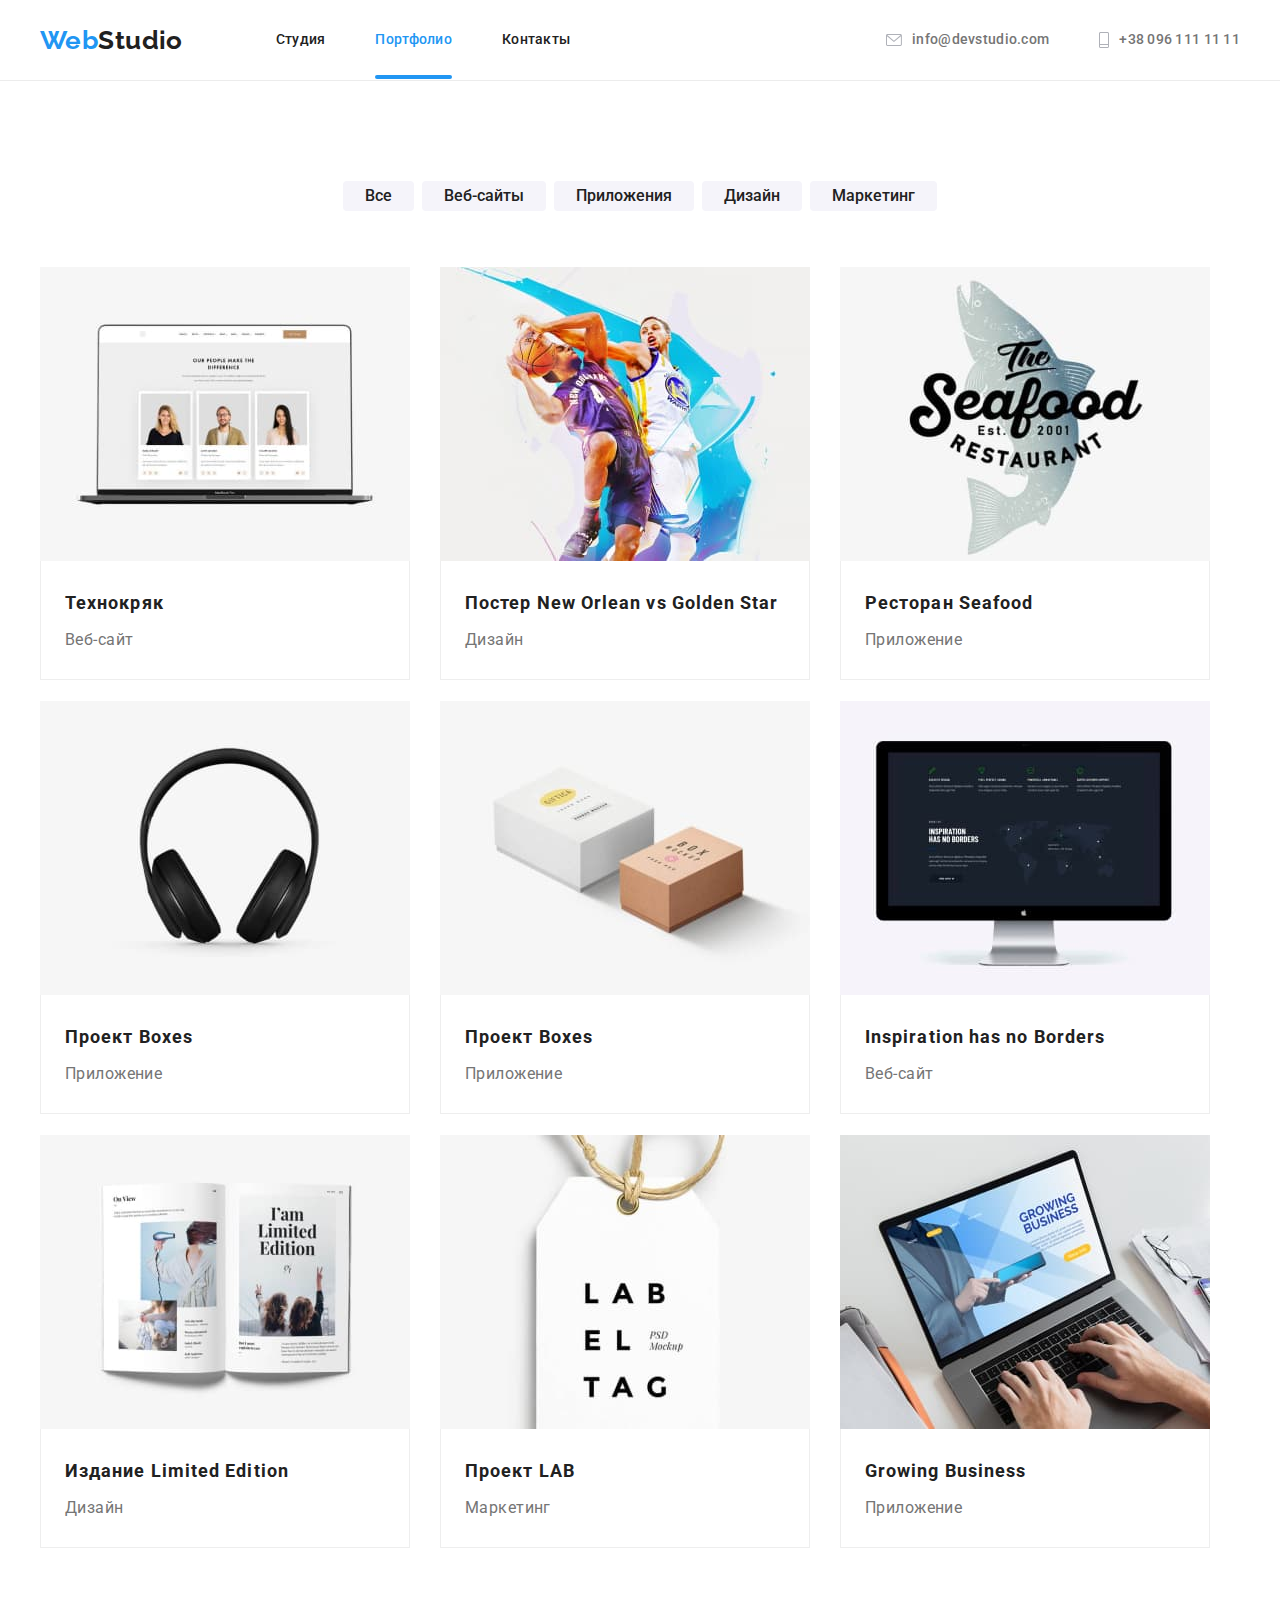
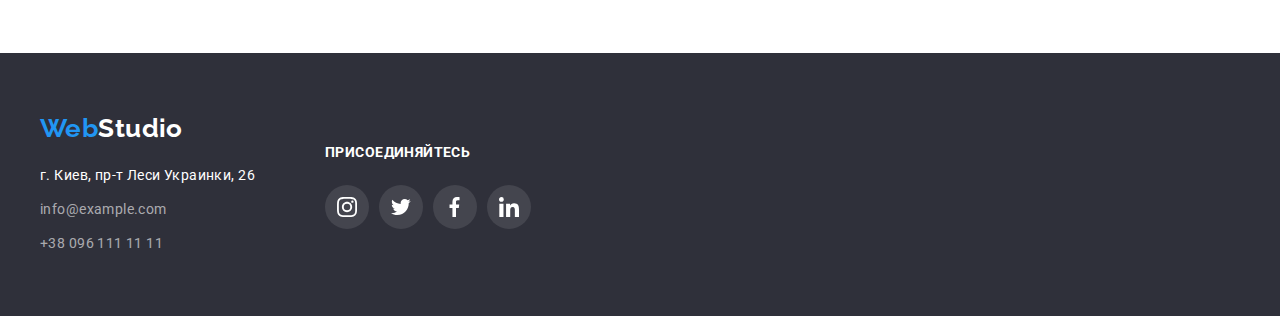
==== portfolio.html @ 6c83ff63 "Добавляет файлы" ====
<!DOCTYPE html>
<html lang="ru">

<head>
    <meta charset="UTF-8">
    <meta name="viewport" content="width=device-width, initial-scale=1.0">
    <title lang="en">Web Studio</title>
    <link rel="preconnect" href="https://fonts.gstatic.com">
    <link
        href="https://fonts.googleapis.com/css2?family=Raleway:wght@700&family=Roboto:wght@400;500;700;900&display=swap"
        rel="stylesheet">

    <link rel="stylesheet"
        href="https://cdnjs.cloudflare.com/ajax/libs/modern-normalize/1.0.0/modern-normalize.min.css">
    <link rel="stylesheet" href="./css/styles.css">
</head>

<body>
    <header class="header">
        <div class="container do-flex">
            <nav class="site-nav do-flex">
                <a href="./" lang="en" class="logo"><span class="logo-web">Web</span>Studio</a>
                <ul>
                    <li class="nav-item"><a href="./index.html" class="link">Студия</a></li>
                    <li class="nav-item"><a href="./portfolio.html" class="link current">Портфолио</a></li>
                    <li class="nav-item"><a href="" class="link">Контакты</a></li>
                </ul>
            </nav>
            <address class="site-nav">
                <ul class="contact-list">
                    <li class="address-item">
                        <a href="mailto:info@devstudio.com" class="address">
                            <div class="svg-cont do-flex">
                                <svg class="svg-icon" width="16px" height="12px">
                                    <use href="./images/main-opt.svg#icon-envelope"> </use>
                                </svg>
                            </div>
                            info@devstudio.com
                        </a>
                    </li>
                    <li class="address-item">
                        <a href="tel:+380961111111" class="address">
                            <div class="svg-cont do-flex">
                                <svg class="svg-icon" width="10px" height="16px">
                                    <use href="./images/main-opt.svg#icon-tel"> </use>
                                </svg>
                            </div>
                            +38 096 111 11 11
                        </a>
                    </li>
                </ul>
            </address>
        </div>
    </header>
<main>
<section class="portfolio">
    <div class="filter-block">
    <h1 class="none-display">Портфолио</h1>
    <ul class="filter filtr-flex">
        <li>
            <button type="button" class="filter-button">
             Все
             </button>
        </li>
        <li>
            <button type="button" class="filter-button">
             Веб-сайты
             </button>
        </li>
        <li>
            <button type="button" class="filter-button">
             Приложения
             </button>
        </li>
        <li>
            <button type="button" class="filter-button">
             Дизайн
             </button>
        </li>
        <li>
            <button type="button" class="filter-button">
             Маркетинг
             </button>
        </li>
    </ul>
    </div>
    <div class="projects-block container">
    <ul class="projects">
        <li class="project-item">
        <a href="" class="item-link">
                <div class="photo-block">
                <img src="./images/portfolio-1.jpg" alt="Ноутбук с открытым веб-сайтом" width="370" height="294">
                <div class="hidden-block">
                   <p> Технокряк это современная площадка распространения коронавируса.
                    Компании используют эту платформу для цифрового
                    шпионажа и атак на защищённые сервера конкурентов.
                    </p>            
                </div>
                </div>
                    <div class="company-filter">
                    <h2 class="item-link company">Технокряк</h2>
                    <p class="item-link filter">Веб-сайт</p>
                    </div>
                     
            </a>
        </li>
        <li class="project-item">
            <a href="" class="item-link">
                <div class="photo-block">
                    <img src="./images/portfolio-2.jpg" alt="Ноутбук с открытым веб-сайтом" width="370" height="294">
                    <div class="hidden-block">
                        <p> Технокряк это современная площадка распространения коронавируса.
                            Компании используют эту платформу для цифрового
                            шпионажа и атак на защищённые сервера конкурентов.
                        </p>
                    </div>
                </div>
                <div class="company-filter">
                    <h2 class="item-link company">Постер New Orlean vs Golden Star</h2>
                    <p class="item-link filter">Дизайн</p>
                </div>    
            </a>
        </li>
        <li class="project-item">
            <a href="" class="item-link">
                <div class="photo-block">
                    <img src="./images/portfolio-3.jpg" alt="Ноутбук с открытым веб-сайтом" width="370" height="294">
                    <div class="hidden-block">
                        <p> Технокряк это современная площадка распространения коронавируса.
                            Компании используют эту платформу для цифрового
                            шпионажа и атак на защищённые сервера конкурентов.
                        </p>
                    </div>
                </div>
                <div class="company-filter">
                    <h2 class="item-link company">Ресторан Seafood</h2>
                    <p  class="item-link filter">Приложение</p>
                </div>    
            </a>
        </li>
        <li class="project-item">
            <a href="" class="item-link">
                <div class="photo-block">
                    <img src="./images/portfolio-4.jpg" alt="Ноутбук с открытым веб-сайтом" width="370" height="294">
                    <div class="hidden-block">
                        <p> Технокряк это современная площадка распространения коронавируса.
                            Компании используют эту платформу для цифрового
                            шпионажа и атак на защищённые сервера конкурентов.
                        </p>
                    </div>
                </div>
                <div class="company-filter">
                    <h2 class="item-link company">Проект Boxes</h2>
                    <p class="item-link filter">Приложение</p>
                </div>
            </a>
        </li>
        <li class="project-item">
            <a href="" class="item-link">
                <div class="photo-block">
                    <img src="./images/portfolio-5.jpg" alt="Ноутбук с открытым веб-сайтом" width="370" height="294">
                    <div class="hidden-block">
                        <p> Технокряк это современная площадка распространения коронавируса.
                            Компании используют эту платформу для цифрового
                            шпионажа и атак на защищённые сервера конкурентов.
                        </p>
                    </div>
                </div>
                <div class="company-filter">
                    <h2 class="item-link company">Проект Boxes</h2>
                    <p class="item-link filter">Приложение</p>
                </div>    
            </a>
        </li>
        <li class="project-item">
            <a href="" class="item-link">
                <div class="photo-block">
                    <img src="./images/portfolio-6.jpg" alt="Ноутбук с открытым веб-сайтом" width="370" height="294">
                    <div class="hidden-block">
                        <p> Технокряк это современная площадка распространения коронавируса.
                            Компании используют эту платформу для цифрового
                            шпионажа и атак на защищённые сервера конкурентов.
                        </p>
                    </div>
                </div>
                <div class="company-filter">
                    <h2 class="item-link company">Inspiration has no Borders</h2>
                    <p class="item-link filter">Веб-сайт</p>
                </div>    
            </a>
        </li>
        <li class="project-item">
            <a href="" class="item-link">
                <div class="photo-block">
                    <img src="./images/portfolio-7.jpg" alt="Ноутбук с открытым веб-сайтом" width="370" height="294">
                    <div class="hidden-block">
                        <p> Технокряк это современная площадка распространения коронавируса.
                            Компании используют эту платформу для цифрового
                            шпионажа и атак на защищённые сервера конкурентов.
                        </p>
                    </div>
                </div>
                <div class="company-filter">
                    <h2 class="item-link company">Издание Limited Edition</h2>
                    <p class="item-link filter">Дизайн</p>
                </div>    
            </a>
        </li>
        <li class="project-item">
            <a href=""  class="item-link">
                <div class="photo-block">
                    <img src="./images/portfolio-8.jpg" alt="Ноутбук с открытым веб-сайтом" width="370" height="294">
                    <div class="hidden-block">
                        <p> Технокряк это современная площадка распространения коронавируса.
                            Компании используют эту платформу для цифрового
                            шпионажа и атак на защищённые сервера конкурентов.
                        </p>
                    </div>
                </div>
                <div class="company-filter">
                    <h2 class="item-link company">Проект LAB</h2>
                    <p class="item-link filter">Маркетинг</p>
                </div>    
            </a>
        </li>
        <li class="project-item">
            <a href="" class="item-link">
                <div class="photo-block">
                    <img src="./images/portfolio-9.jpg" alt="Ноутбук с открытым веб-сайтом" width="370" height="294">
                    <div class="hidden-block">
                        <p> Технокряк это современная площадка распространения коронавируса.
                            Компании используют эту платформу для цифрового
                            шпионажа и атак на защищённые сервера конкурентов.
                        </p>
                    </div>
                </div>
                <div class="company-filter">
                    <h2 class="item-link company">Growing Business</h2>
                    <p class="item-link filter">Приложение</p>
                </div>    
            </a>
        </li>
    </ul>
    </div>
</section>
</main>
    

        <footer class="footer">
            <div class="container footer-flex">
                <div class="address-cont">
                    <a href="./" lang="en" class="logo"><span class="logo-web">Web</span>Studio</a>
                    <address class="address">г. Киев, пр-т Леси Украинки, 26</address>
                    <ul class="footer-contacts">
                        <li class="mrg"><a href="mailto:info@example.com" class="link">info@example.com</a></li>
                        <li><a href="tel:+380961111111" class="link">+38 096 111 11 11</a></li>
                    </ul>
                </div>
                <div>
                    <strong>присоединяйтесь</strong>
                    <ul class="ft-socials-list do-flex">
                        <li class="social-footer-item">
                            <a href="" class="social-link">
                                <div class="socials-footer do-flex">
                                    <svg class="icon-socials-footer" width="20" height="20">
                                        <use href="./images/main-opt.svg#icon-instagram"> </use>
                                    </svg>
                                </div>
                            </a>
                        </li>
        
                        <li class="social-footer-item">
                            <a href="" class="social-link">
                                <div class="socials-footer do-flex">
                                    <svg class="icon-socials-footer" width="20" height="20">
                                        <use href="./images/main-opt.svg#icon-twitter"> </use>
                                    </svg>
                                </div>
                            </a>
                        </li>
        
                        <li class="social-footer-item">
                            <a href="" class="social-link">
                                <div class="socials-footer do-flex">
                                    <svg class="icon-socials-footer" width="20" height="20">
                                        <use href="./images/main-opt.svg#icon-fb"> </use>
                                    </svg>
                                </div>
                            </a>
                        </li>
        
                        <li class="social-footer-item">
                            <a href="" class="social-link">
                                <div class="socials-footer do-flex">
                                    <svg class="icon-socials-footer" width="20" height="20">
                                        <use href="./images/main-opt.svg#icon-linkedin"> </use>
                                    </svg>
                                </div>
                            </a>
                        </li>
                    </ul>
                </div>
            </div>
        </footer>
    </body>
    
    </html>
---- css/styles.css ----
/*
Цветовая палитра:
черный цвет текста #212121
серый цвет текста #757575
белый цвет текста #FFFFFF
голубой цвет #2196F3
цвет фона #F5F4FA
цвет svg #afb1b8
*/

:root {
  --primary-text-color: #212121;
  --secondary-text-color: #757575;
  --accent-color: #2196f3;
  --second-accent-color: #ffffff;
  --background-color: #ffffff;
  --fotter-link-color: rgba(255, 255, 255, 0.6);
  --secondary-background-color: #2f303a;
  --third-background-color: #f5f4fa;
  --footer-socials-color: rgba(255, 255, 255, 0.1);
  --icon-color: #afb1b8;
  --cubik: cubic-bezier(0.4, 0, 0.2, 1);
  --trans-dur: 250ms;
  --wedo-color: rgba(47, 48, 58, 0.8);
  --hidden-bg-color: rgba(33, 150, 243, 0.9);
  --modal-bg-color: rgba(0, 0, 0, 0.2);
}

/*Убираем точки у элементов списка  */
ul {
  list-style: none;
  padding: 0;
  margin: 0;
}
h1,
h2,
h3,
h4,
p {
  margin: 0;
  padding: 0;
}
/* Меняем цвет бекграунда и текста */
body {
  background-color: var(--background-color);
  color: var(--primary-text-color);
  font-family: Roboto, sans-serif;
  font-size: 14px;
  line-height: 1.71;
  letter-spacing: 0.03em;
}

.header {
  /* padding-top: 32px;
  padding-bottom: 32px; */
  border-bottom: 1px solid #ececec;
}

.do-flex {
  display: flex;
}

.site-nav ul {
  display: flex;
}

.site-nav .address-item:not(:last-child),
.site-nav .nav-item:not(:last-child) {
  margin-right: 50px;
}

.address-item .address {
  display: flex;
  align-items: center;

  transition-property: color;
  transition-duration: var(--trans-dur);
  transition-timing-function: var(--cubik);
}

.svg-cont {
  margin-right: 10px;
}

.contact-list {
  align-items: center;
}

.svg-princ {
  margin-bottom: 30px;
  width: 270px;
  height: 120px;
  background-color: var(--third-background-color);
}

.site-nav .nav-item .link,
.site-nav .address {
  padding-top: 32px;
  padding-bottom: 32px;
}

.site-nav.do-flex,
.container.do-flex {
  align-items: center;
  justify-content: space-between;
}

.site-nav.do-flex ul {
  margin-left: 93px;
}

.clients h2,
.team h2,
.wedo h2 {
  font-weight: 700;
  font-size: 36px;
  line-height: 1.16;
  text-align: center;
  letter-spacing: 0.03em;
}
/* меняем шрифт h3 принципов */
.principles h3,
strong {
  font-weight: 700;
  font-size: 14px;
  line-height: 1.14;
  text-transform: uppercase;
}

strong {
  color: var(--second-accent-color);
}

/* меняем шрифт h3 команды */

.team h3 {
  font-weight: 500;
  font-size: 16px;
  line-height: 1.19;
  text-align: center;
  margin-bottom: 10px;
}

/* Меняем секондари текст */
.team .secondary-text {
  font-size: 16px;
  line-height: 1.19;
  text-align: center;
}

/* Красим часть Лого */
.logo-web {
  color: var(--accent-color);
}

/* Шрифт лого */
.logo {
  /* margin-top: 25px; */

  font-family: Raleway, sans-serif;
  font-weight: 700;
  font-size: 26px;
  line-height: 1.19;
}
/*  */

/* Меняем цвет ссылок*/
.site-nav .link,
.filter .filter-button,
.item-link,
.logo {
  color: var(--primary-text-color);
  text-decoration: none;
}

/* Меняем шрифт в навигации */
.site-nav .link,
.site-nav .address {
  font-style: normal;
  font-weight: 500;
  font-size: 14px;
  line-height: 1.14;
  letter-spacing: 0.02em;
  text-decoration: none;
}

.svg-center {
  justify-content: center;
  align-items: center;
}

.svg-icon {
  fill: var(--icon-color);

  transition-property: fill;
  transition-timing-function: var(--cubik);
  transition-duration: var(--trans-dur);
}

.site-nav .address:hover .svg-icon,
.site-nav .address:focus .svg-icon {
  fill: var(--accent-color);
}

.site-nav .link {
  transition-timing-function: var(--cubik);
  transition-duration: var(--trans-dur);
}
.footer .link {
  transition-property: color;
  transition-timing-function: var(--cubik);
  transition-duration: var(--trans-dur);
}

.site-nav .link:focus,
.site-nav .link:hover,
.site-nav .address:hover,
.site-nav .address:focus,
.footer .link:hover,
.footer .link:focus {
  outline: none;
  color: var(--accent-color);
}

/* Цвет ссылки на текущей странице */

.site-nav .current {
  color: var(--accent-color);
  position: relative;
}

.site-nav .link.current::after {
  content: '';
  position: absolute;
  background-color: var(--accent-color);
  width: 100%;
  height: 4px;
  border-radius: 2px;
  bottom: 0;
  left: 0;
}

/* меняем цвет кнопок фильтра */

.filter-button {
  padding: 6px 22px;
  background-color: var(--third-background-color);
  border-radius: 4px;
  border: transparent;
  font-weight: 500;
  font-size: 16px;
  line-height: 1, 62;
  text-align: center;

  transition-property: background-color, color, box-shadow;
  transition-duration: var(--trans-dur);
  transition-timing-function: var(--cubik);
}

.filter .filter-button:hover,
.filter .filter-button:focus {
  outline: none;
  color: var(--second-accent-color);
  background-color: var(--accent-color);
  box-shadow: 0px 3px 1px rgba(0, 0, 0, 0.1), 0px 1px 2px rgba(0, 0, 0, 0.08),
    0px 2px 2px rgba(0, 0, 0, 0.12);
}
.hero .button {
  max-width: 250px;
  max-height: 50px;
  outline: none;
  color: var(--second-accent-color);
  background-color: var(--accent-color);
  border-color: transparent;
}

/* Делаем кнопку */
.button {
  font-weight: bold;
  font-size: 16px;
  line-height: 1.87;
  letter-spacing: 0.06em;
  text-align: center;
  padding: 10px 32px;
  min-width: 200px;
  box-shadow: 0px 4px 4px rgba(0, 0, 0, 0.15);
  border-radius: 4px;
}

/* Меняем шрифт героя */

.hero {
  display: flex;
  flex-direction: column;
  align-items: center;
  justify-content: center;
  text-align: center;
  max-width: 1600px;
  height: 600px;
  margin: 0 auto;
  background-color: var(--secondary-background-color);
  background-image: linear-gradient(
      rgba(47, 48, 58, 0.4),
      rgba(47, 48, 58, 0.4)
    ),
    url(../images/Img.jpg);
}

.hero-title {
  margin-top: 0;
  margin-bottom: 30px;
  color: var(--second-accent-color);
  font-weight: 900;
  font-size: 44px;
  line-height: 1.36;
  text-align: center;
  letter-spacing: 0.06em;
  text-transform: uppercase;
}

/* Меняем цвет текста в абзацах и почты и телефона*/
.secondary-text,
.site-nav .address {
  color: var(--secondary-text-color);
}

/* Меняем цвет текста ссылок в подвале*/

.footer .link {
  color: var(--fotter-link-color);
  text-decoration: none;
}

.footer .address {
  color: var(--second-accent-color);
  font-size: 14px;
  line-height: 1.71;
  font-style: normal;
}

.footer .logo {
  color: var(--second-accent-color);
}

/* Меняем бекграунд героя и футера  */
.footer {
  background-color: var(--secondary-background-color);
}

.company {
  font-weight: 700;
  font-size: 18px;
  line-height: 2;
  letter-spacing: 0.06em;
}

.filter {
  color: var(--secondary-text-color);
  font-size: 16px;
  line-height: 1.87;
}

.container {
  width: 1230px;
  margin-left: auto;
  margin-right: auto;
  padding-left: 15px;
  padding-right: 15px;
}

.none-display {
  display: none;
}

.principles {
  padding-top: 94px;
  padding-bottom: 94px;
}

.socials {
  width: 44px;
  height: 44px;
  border-radius: 50%;
  justify-content: center;
  align-items: center;
}

.socials-footer {
  width: 44px;
  height: 44px;
  border-radius: 50%;
  background-color: var(--footer-socials-color);
  justify-content: center;
  align-items: center;

  transition-property: background-color;
  transition-duration: var(--trans-dur);
  transition-timing-function: var(--cubik);
}

.ft-socials-list {
  margin-top: 20px;
}

.social-footer-item:not(:last-child) {
  margin-right: 10px;
}

.social-link:focus {
  outline: none;
}

.social-link:focus .socials-footer,
.social-link:hover .socials-footer,
.social-link:focus .socials,
.socials:hover {
  background-color: var(--accent-color);
}

.socials {
  transition-property: background-color;
  transition-duration: var(--trans-dur);
}

.icon-socials {
  fill: var(--icon-color);
  transition-property: fill;
  transition-duration: var(--trans-dur);
}

.social-link:focus .icon-socials,
.socials:hover .icon-socials {
  fill: var(--second-accent-color);
}

.icon-socials-footer {
  fill: var(--second-accent-color);
  transition-property: fill;
  transition-duration: var(--trans-dur);
}
.socials-list {
  padding: 0;
  margin-top: 16px;
  margin-left: 32px;
  margin-right: 32px;
  margin-bottom: 30px;
  justify-content: space-around;
}

/* .principles-list .item::before {
  content: '';
  display: block;
  background-color: var(--third-background-color);
  height: 120px;
  margin-bottom: 30px;
  background-repeat: no-repeat;
  background-position: center;
} */

/* .icon-antenna::before {
  background-image: url(..//images/antenna.svg);
}

.icon-clock::before {
  background-image: url(../images/clock.svg);
}
.icon-diagram::before {
  background-image: url(../images/diagram.svg);
}
.icon-astronaut::before {
  background-image: url(../images/astronaut.svg);
} */
.principles-list h3 {
  margin-bottom: 10px;
}

.principles-list {
  display: flex;
}

.principles-list .item {
  width: 270px;
}

.principles-list .item:not(:last-child) {
  margin-right: 30px;
}

.wedo {
  padding-bottom: 94px;
}

.wedo li {
  position: relative;
}

.wedo-sub {
  display: flex;
  position: absolute;
  justify-content: center;
  align-items: center;
  background-color: var(--wedo-color);
  text-transform: uppercase;
  color: var(--second-accent-color);
  font-size: 14px;
  line-height: 1.14;
  font-weight: 700;
  width: 100%;
  height: 70px;
  bottom: 0%;
}

.wedo-title {
  margin-bottom: 50px;
}

.wedo img {
  display: block;
}

.wedo-list {
  display: flex;
  justify-content: space-between;
}

.team {
  background-color: var(--third-background-color);
  padding-top: 94px;
  padding-bottom: 94px;
}

.team h2 {
  margin-bottom: 50px;
}

.team img {
  display: block;
  margin-bottom: 30px;
}

.team-list {
  display: flex;
  justify-content: space-between;
}

.member {
  width: 270px;
  height: 428px;
  background-color: var(--background-color);
  box-shadow: 0px 1px 3px rgba(0, 0, 0, 0.12), 0px 1px 1px rgba(0, 0, 0, 0.14),
    0px 2px 1px rgba(0, 0, 0, 0.2);
  border-radius: 0px 0px 4px 4px;
}

.clients {
  background-color: var(--background-color);
  padding-top: 94px;
  padding-bottom: 94px;
}

.company-cont {
  width: 170px;
  height: 90px;
  border: 1px solid #afb1b8;
  border-radius: 4px;
  justify-content: center;
  align-items: center;

  transition-property: border;
  transition-duration: var(--trans-dur);
  transition-timing-function: var(--cubik);
}

.company-list {
  margin-top: 50px;
  display: flex;
  justify-content: space-between;
}

.company-link:focus .company-cont,
.company-cont:hover {
  border-color: var(--accent-color);
}

.icon-company {
  fill: var(--icon-color);

  transition-property: fill;
  transition-duration: var(--trans-dur);
  transition-timing-function: var(--cubik);
}

.company-link:focus .icon-company {
  fill: var(--accent-color);
}

.company-link:focus,
.company-cont:hover .icon-company {
  outline: none;
  fill: var(--accent-color);
}

.footer {
  padding-top: 60px;
  padding-bottom: 60px;
}

.footer-flex {
  display: flex;
  align-items: center;
}

.footer .logo {
  display: inline-block;
  margin-bottom: 20px;
}

.footer .address {
  margin-bottom: 10px;
}

.footer-contacts > li:not(:last-child) {
  margin-bottom: 10px;
}

.address-cont {
  margin-right: 70px;
}

/* Страница портфолио */
.portfolio {
  padding-top: 100px;
  padding-bottom: 114px;
}

.filter-block {
  margin-bottom: 56px;
}

.filter.filtr-flex {
  display: flex;
  justify-content: center;
}

.filter.filtr-flex li:not(:last-child) {
  margin-right: 8px;
}

.projects {
  display: flex;
  flex-wrap: wrap;
}

.projects img {
  display: block;
}

.projects H2 {
  margin-bottom: 4px;
}

.project-item:not(:last-child) {
  margin-right: 30px;
}

.project-item:nth-child(3n) {
  margin-right: 0;
}

.project-item:nth-last-child(-n + 3) {
  margin-bottom: 0;
}

.project-item {
  margin-bottom: 30px;
  width: 370px;
  height: 404px;
}

.company-filter {
  padding: 24px;
  border: 1px solid #eeeeee;
  border-top: none;
}
.project-item .item-link {
  display: block;
  transition-property: box-shadow;
  transition-timing-function: var(--cubik);
  transition-duration: var(--trans-dur);
}

.project-item > .item-link:hover,
.project-item > .item-link:focus {
  outline: none;
  box-shadow: 0px 1px 1px rgba(0, 0, 0, 0.12), 0px 4px 4px rgba(0, 0, 0, 0.06),
    1px 4px 6px rgba(0, 0, 0, 0.16);
}

.photo-block p {
  position: absolute;
  margin: 63px 24px;
  font-size: 18px;
  line-height: 1.56;
  letter-spacing: 0.03em;
  color: var(--second-accent-color);
}

.photo-block {
  position: relative;
  overflow: hidden;
}

.hidden-block {
  position: absolute;
  background-color: var(--hidden-bg-color);
  width: 100%;
  height: 295px;
  top: 0;
  left: 0;

  transform: translateY(100%);
  transition: transform 250ms var(--cubik);
}

.project-item .item-link:focus .hidden-block,
.project-item .item-link:hover .hidden-block {
  transform: translateY(0);
}

/* Модальное окно */
.backdrop {
  position: fixed;
  top: 0;
  left: 0;
  width: 100%;
  height: 100%;
  background-color: var(--modal-bg-color);

  opacity: 1;
  transition: opacity var(--trans-dur) var(--cubik);
}

.backdrop.is-hidden {
  opacity: 0;
  pointer-events: none;
}

.backdrop.is-hidden .modal {
  transform: scale(1.3) translate(-50%, -50%);
}

.modal {
  position: absolute;
  top: 50%;
  left: 50%;
  transform: scale(1) translate(-50%, -50%);

  width: 528px;
  height: 581px;

  background-color: var(--background-color);
  box-shadow: 0px 1px 3px rgba(0, 0, 0, 0.12), 0px 1px 1px rgba(0, 0, 0, 0.14),
    0px 2px 1px rgba(0, 0, 0, 0.2);
  border-radius: 4px;

  transition: transform var(--trans-dur) var(--cubik);
}

.close-x {
  top: 9px;
  right: 10px;
  fill: black;
  z-index: 5;
}

.close-btn {
  position: absolute;

  top: 8px;
  right: 8px;
  width: 30px;
  height: 30px;

  outline: 0;
  background-color: var(--background-color);
  border: 1px solid rgba(0, 0, 0, 0.1);
  border-radius: 50%;
}
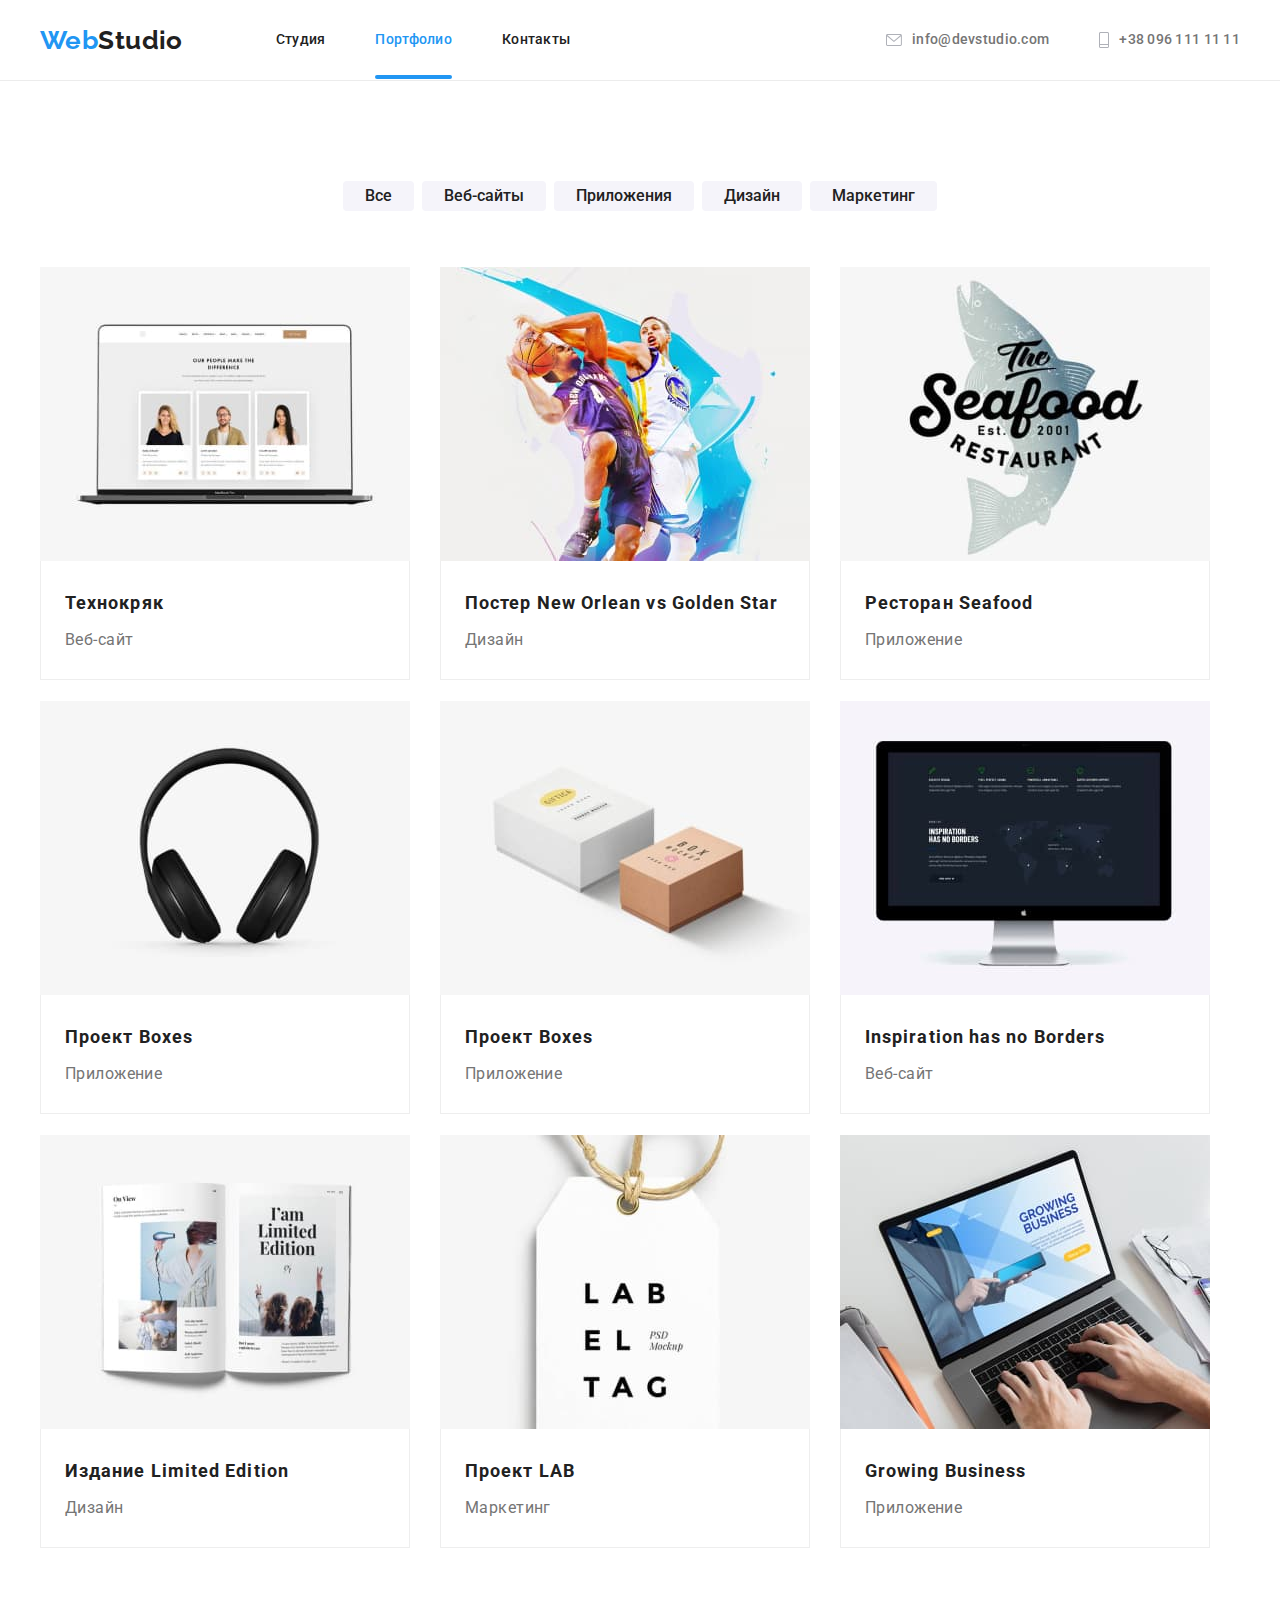
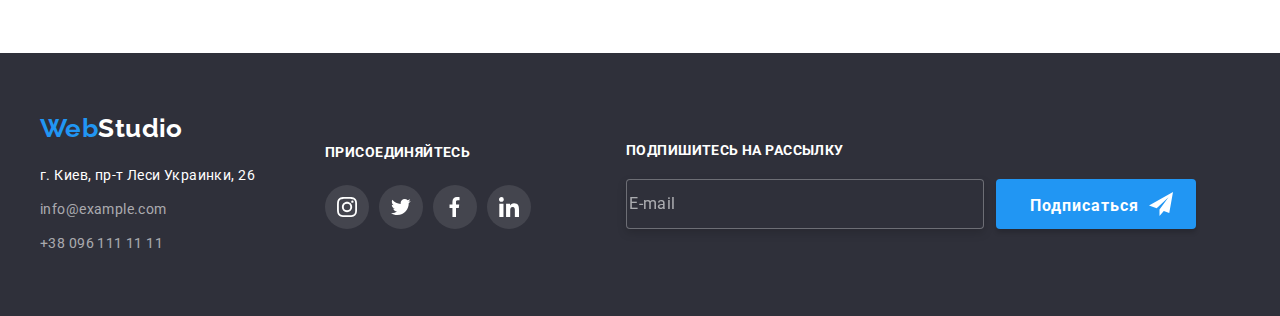
==== commit a63cd310: "6я работа" ====
--- a/portfolio.html
+++ b/portfolio.html
@@ -246,16 +246,17 @@
 </main>
     
 
-        <footer class="footer">
-            <div class="container footer-flex">
-                <div class="address-cont">
-                    <a href="./" lang="en" class="logo"><span class="logo-web">Web</span>Studio</a>
-                    <address class="address">г. Киев, пр-т Леси Украинки, 26</address>
-                    <ul class="footer-contacts">
-                        <li class="mrg"><a href="mailto:info@example.com" class="link">info@example.com</a></li>
-                        <li><a href="tel:+380961111111" class="link">+38 096 111 11 11</a></li>
-                    </ul>
-                </div>
+    <footer class="footer">
+        <div class="container footer-flex">
+            <div class="address-cont">
+                <a href="./" lang="en" class="logo"><span class="logo-web">Web</span>Studio</a>
+                <address class="address">г. Киев, пр-т Леси Украинки, 26</address>
+                <ul class="footer-contacts">
+                    <li class="mrg"><a href="mailto:info@example.com" class="link">info@example.com</a></li>
+                    <li><a href="tel:+380961111111" class="link">+38 096 111 11 11</a></li>
+                </ul>
+            </div>
+            <div class="soc-sub-block">
                 <div>
                     <strong>присоединяйтесь</strong>
                     <ul class="ft-socials-list do-flex">
@@ -268,7 +269,7 @@
                                 </div>
                             </a>
                         </li>
-        
+    
                         <li class="social-footer-item">
                             <a href="" class="social-link">
                                 <div class="socials-footer do-flex">
@@ -278,7 +279,7 @@
                                 </div>
                             </a>
                         </li>
-        
+    
                         <li class="social-footer-item">
                             <a href="" class="social-link">
                                 <div class="socials-footer do-flex">
@@ -288,7 +289,7 @@
                                 </div>
                             </a>
                         </li>
-        
+    
                         <li class="social-footer-item">
                             <a href="" class="social-link">
                                 <div class="socials-footer do-flex">
@@ -300,8 +301,25 @@
                         </li>
                     </ul>
                 </div>
+                <div class="subscription-block">
+                    <div class="footer-fields">
+                        <input class="form-input" type="email" name="subscription" id="subscription" placeholder="E-mail">
+                        <label class="form-label" for="subscription">Подпишитесь на рассылку</label>
+                    </div>
+                    <div class="sub-btn-pln">
+                        <button type="submit" class="button">Подписаться</button>
+                        <svg class="plane-icon" width="24px" height="24px">
+                            <use href="./images/main-opt.svg#icon-plane"> </use>
+                        </svg>
+                    </div>
+    
+    
+    
+                </div>
             </div>
-        </footer>
+        </div>
+    
+    </footer>
     </body>
     
     </html>--- a/css/styles.css
+++ b/css/styles.css
@@ -53,6 +53,7 @@
 .header {
   /* padding-top: 32px;
   padding-bottom: 32px; */
+
   border-bottom: 1px solid #ececec;
 }
 
@@ -265,7 +266,7 @@
   box-shadow: 0px 3px 1px rgba(0, 0, 0, 0.1), 0px 1px 2px rgba(0, 0, 0, 0.08),
     0px 2px 2px rgba(0, 0, 0, 0.12);
 }
-.hero .button {
+.button {
   max-width: 250px;
   max-height: 50px;
   outline: none;
@@ -273,6 +274,7 @@
   background-color: var(--accent-color);
   border-color: transparent;
 }
+
 
 /* Делаем кнопку */
 .button {
@@ -285,6 +287,13 @@
   min-width: 200px;
   box-shadow: 0px 4px 4px rgba(0, 0, 0, 0.15);
   border-radius: 4px;
+  transition-property: background-color;
+  transition-duration: var(--trans-dur);
+  transition-timing-function: var(--cubik);
+}
+.button:focus,
+.button:hover {
+  background-color: #188ce8;
 }
 
 /* Меняем шрифт героя */
@@ -347,6 +356,74 @@
   background-color: var(--secondary-background-color);
 }
 
+.soc-sub-block {
+  display: flex;
+  justify-content: center;
+}
+
+.subscription-block {
+  position: relative;
+  display: flex;
+  align-items: flex-end;
+}
+
+.footer-fields input {
+  color: var(--second-accent-color);
+}
+
+.footer-fields {
+  display: flex;
+  flex-direction: column-reverse;
+
+  margin-left: 95px;
+}
+
+.footer-fields input::placeholder {
+  font-size: 16px;
+  line-height: 1.25;
+  letter-spacing: 0.03em;
+  color: rgba(255, 255, 255, 0.6);
+}
+
+.footer-fields label {
+  color: var(--second-accent-color);
+  margin-bottom: 20px;
+  font-weight: 700;
+  font-size: 14px;
+  line-height: 1.14;
+  letter-spacing: 0.03em;
+  text-transform: uppercase;
+  transition-property: color;
+  transition-timing-function: var(--cubik);
+  transition-duration: var(--trans-dur);
+}
+
+.footer-fields input {
+  width: 358px;
+  height: 50px;
+  background-color: var(--secondary-background-color);
+  border: 1px solid rgba(255, 255, 255, 0.3);
+  filter: drop-shadow(0px 4px 4px rgba(0, 0, 0, 0.15));
+  border-radius: 4px;
+}
+
+.subscription-block .button {
+  display: flex;
+  margin-left: 12px;
+}
+
+.sub-btn-pln {
+  position: relative;
+}
+
+.plane-icon {
+  position: absolute;
+  right: 0%;
+  top: 50%;
+  transform: translate(-23px, -50%);
+
+  fill: var(--second-accent-color);
+}
 .company {
   font-weight: 700;
   font-size: 18px;
@@ -725,7 +802,12 @@
 .project-item .item-link:focus .hidden-block,
 .project-item .item-link:hover .hidden-block {
   transform: translateY(0);
-}
+}   
+
+/* .footer-fields .form-label {
+  position: absolute;
+  transform: translate(0px, -35px);
+} */
 
 /* Модальное окно */
 .backdrop {
@@ -754,7 +836,6 @@
   top: 50%;
   left: 50%;
   transform: scale(1) translate(-50%, -50%);
-
   width: 528px;
   height: 581px;
 
@@ -770,7 +851,6 @@
   top: 9px;
   right: 10px;
   fill: black;
-  z-index: 5;
 }
 
 .close-btn {
@@ -786,3 +866,182 @@
   border: 1px solid rgba(0, 0, 0, 0.1);
   border-radius: 50%;
 }
+
+.order {
+  font-size: 12px;
+  line-height: 1.16;
+  letter-spacing: 0.01em;
+  color: var(--secondary-text-color);
+}
+.modal-title {
+  display: block;
+  font-weight: 700;
+  font-size: 20px;
+  line-height: 1.16;
+  letter-spacing: 0.03em;
+  text-align: center;
+  margin-top: 40px;
+  margin-bottom: 12px;
+}
+.fields {
+  display: flex;
+  /* outline: 0; */
+  margin-left: 40px;
+  margin-right: 40px;
+  margin-bottom: 10px;
+  flex-direction: column-reverse;
+}
+
+.fields label {
+  margin-bottom: 4px;
+  transform-prop
+  transition-property: color;
+  transition-timing-function: var(--cubik);
+  transition-duration: var(--trans-dur);
+}
+
+.text-area textarea::placeholder {
+  font-size: 12px;
+  line-height: 1.16;
+  letter-spacing: 0.01em;
+  color: rgba(117, 117, 117, 0.5);
+}
+
+textarea,
+input {
+  transition-duration: var(--trans-dur);
+  transition-timing-function: var(--cubik);
+}
+.checkbox {
+  /* -webkit-appearance:none;
+  -moz-appearance:none;
+  appearance:none;  
+  display:inline;
+position: absolute; */
+position: absolute;
+  width: 1px;
+  height: 1px;
+  margin: -1px;
+  padding: 0;
+  overflow: hidden;
+  border: 0;
+  clip: rect(0 0 0 0);
+  overflow: hidden;
+
+}
+.close-btn:hover .close-x,
+.close-btn:focus .close-x{
+fill: var(--accent-color);
+}
+
+.form-input:focus + .form-label {
+  color: var(--accent-color);
+}
+.form-input:hover ~ .modal-icon,
+.form-input:focus ~ .modal-icon {
+  fill: var(--accent-color);
+}
+.fields input:hover,
+.fields textarea:hover,
+.fields textarea:focus,
+.fields input:focus{
+  outline: none;
+border-color: var(--accent-color);
+}
+
+.modal-icon {
+  transition-property: fill;
+  transition-timing-function: var(--cubik);
+  transition-duration: var(--trans-dur);
+}
+
+
+/* .text-area label {
+  position: absolute;
+  transform: translate(-447px, -14px);
+} */
+
+/* .fields:not(:last-child) {
+  margin-bottom: 10px;
+} */
+
+.fields:last-child {
+  margin-bottom: 20px;
+}
+
+.fields input {
+  margin: 0;
+  padding-left: 40px;
+  height: 40px;
+  border: 1px solid rgba(33, 33, 33, 0.2);
+  border-radius: 4px;
+}
+
+
+
+.text-area {
+  margin-left: 40px;
+  margin-bottom: 20px;
+}
+textarea {
+  margin-top: 4px;
+  width: 448px;
+  height: 120px;
+  border: 1px solid rgba(33, 33, 33, 0.2);
+  border-radius: 4px;
+  resize: none;
+}
+
+.fields input[type='checkbox'] {
+  padding: 0;
+  margin: 0;
+  height: 0;
+  border: none;
+  position: absolute;
+}
+.contract {
+  color:var(--accent-color);
+}
+
+.icon-v{
+  display: inline-block;
+  height: 20px;
+  width: 20px;
+  border: 2px solid #212121;
+  border-radius: 2px;
+  margin-right: 7px;
+
+  transition-duration: var(--trans-dur);
+  transition-timing-function: var(--cubik);
+
+  
+}
+
+  .checkbox:checked + .icon-v{
+    background-color: var(--accent-color);
+    background-image: url('./images/v.svg');
+    background-size: cover;
+    background-origin: border-box;
+    border-color: var(--accent-color);
+    
+  }
+  .checkbox-lbl {
+    display: flex;
+    align-items: center;
+  }
+  
+
+
+.order .button {
+  position: absolute;
+  left: 50%;
+  transform: translateX(-50%);
+  margin-top: 30px;
+}
+
+.phone-icon,
+.name-icon,
+.env-icon {
+  position: absolute;
+  transform: scale(2) translate(12px, -4px);
+}
